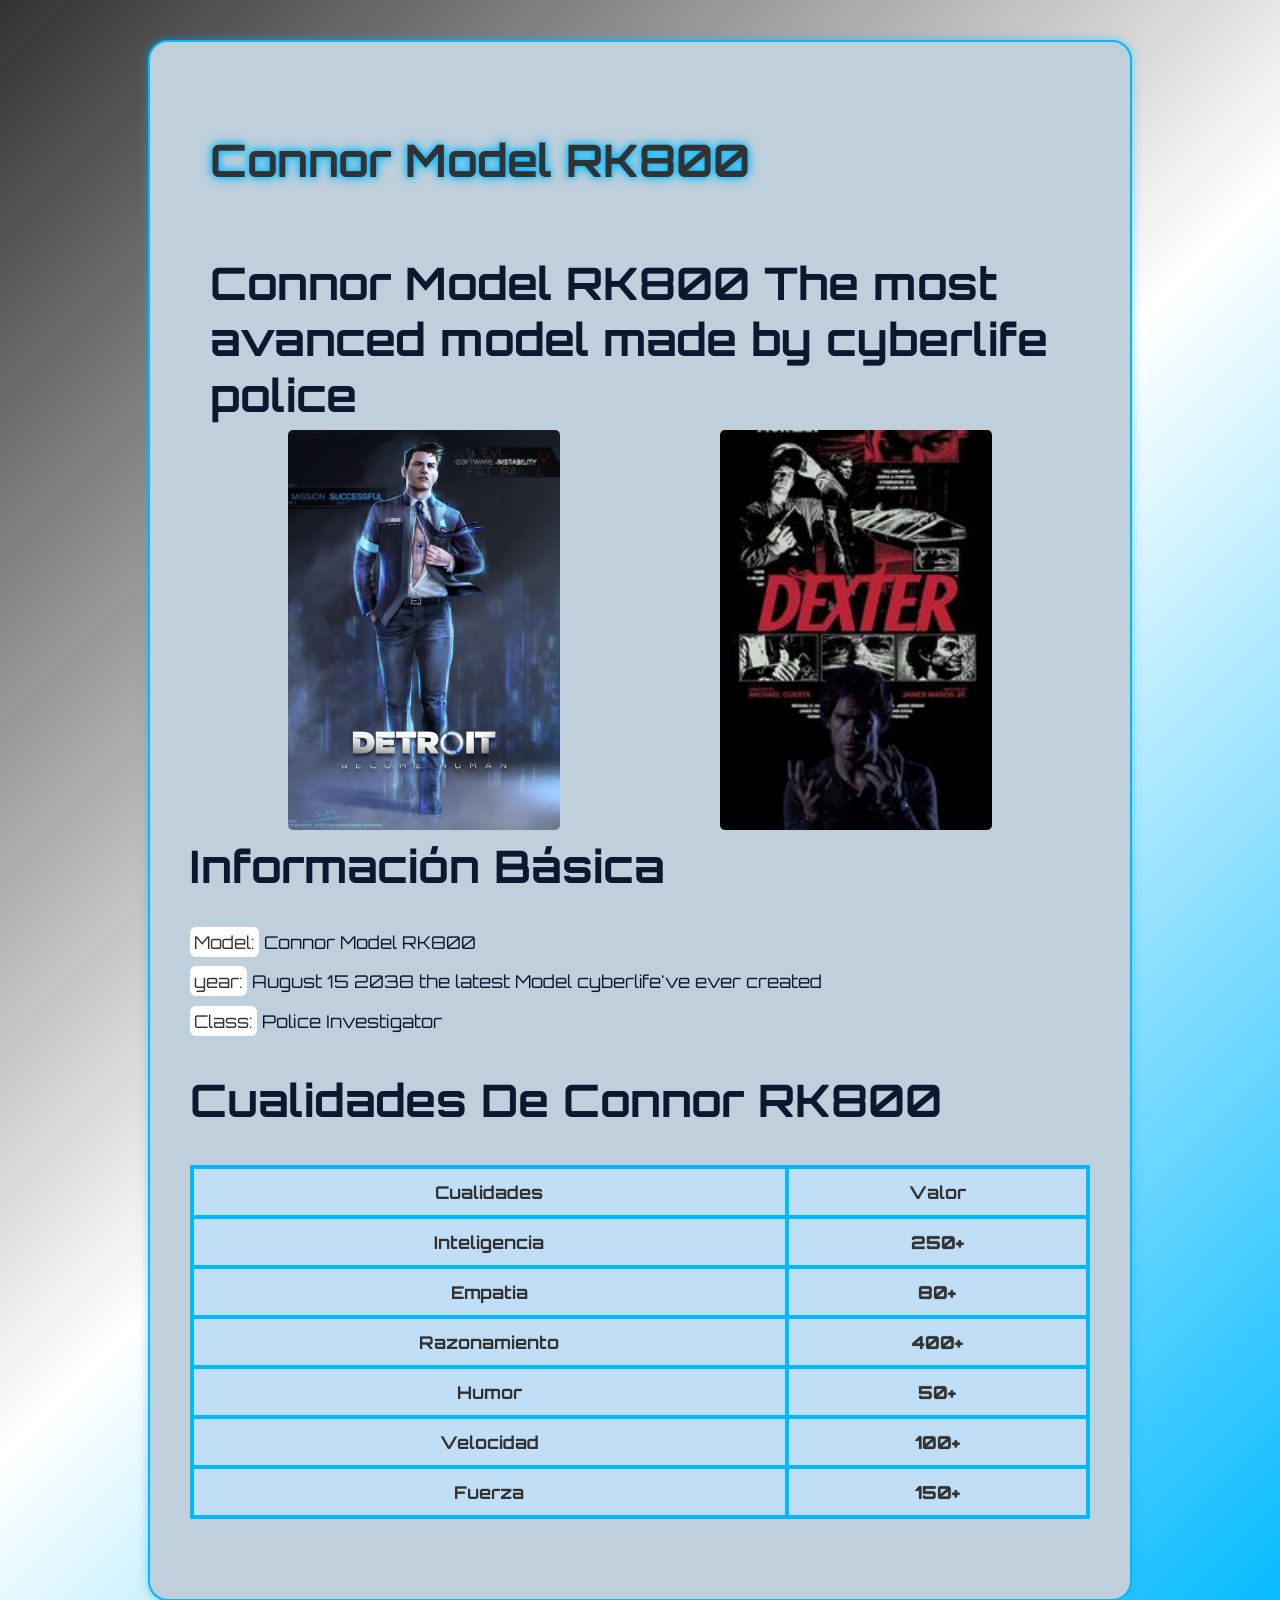
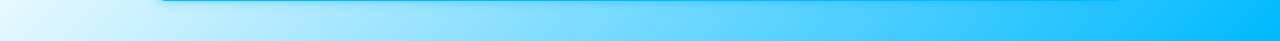
==== otro/index.html @ bbb7bc81 "Add files via upload" ====
<!DOCTYPE html>
<html lang="en">
<head>
    <meta charset="UTF-8">
    <meta http-equiv="X-UA-Compatible" content="IE=edge">
    <meta name="viewport" content="width=device-width, initial-scale=1.0">
    <link rel="stylesheet" href="./styles.css">
    <link rel="preconnect" href="https://fonts.googleapis.com">
    <link rel="preconnect" href="https://fonts.gstatic.com" crossorigin>
    <link href="https://fonts.googleapis.com/css2?family=Orbitron:wght@400..900&display=swap" rel="stylesheet">
    <title>Document</title>
</head>
<body>
    <main class="card">
        <header class="card-header">
            <h1 class="glow">Connor Model RK800</h1>
            <h2>Connor Model RK800 The most avanced model made by cyberlife police</h2>

            <div class="cards-container">
                <a href="https://translate.google.com/translate?u=https://detroit-become-human.fandom.com/wiki/Connor&hl=es&sl=en&tl=es&client=srp" target="_blank" class="Connor">
                    <div class="card-Connor">
                        <div class="wrapper">
                            <img src="./connor2.jpg" class="cover-image" />
                        </div>
                        <img src="./Detroit-become-human-logo.png" class="title"/>
                        <img src="./Connor_JP_site.webp" class="character" />
                    </div>
                </a>

                <a href="https://es.wikipedia.org/wiki/Dexter" target="_blank"  class="Dexter">
                    <div class="card-Dexter">
                        <div class="wrapper">
                            <img src="./cover dexter.jpg" class="cover-image" />
                        </div>
                        <img src="./dexter.png" class="character" />
                    </div>
                </a>
            </div>
        </header>

        <section class="section">
            <h2 class="section-title">Información Básica</h2>
            <p><span class="badge">Model:</span><span> Connor Model RK800</span></p>
            <p><span class="badge">year:</span><span> August 15 2038 the latest Model cyberlife've ever created</span></p>
            <p><span class="badge">Class:</span><span> Police Investigator</span></p>
        </section>

        <section class="section">
            <h2 class="section-title">Cualidades De Connor RK800</h2>
            <table>
                <thead>
                    <tr>
                        <th scope="col">Cualidades</th>
                        <th scope="col">Valor</th>
                    </tr>
                </thead>
                <tbody>
                    <tr>
                        <th scope="row">Inteligencia</th>
                        <td class="stat-highlight">250+</td>
                    </tr>
                    <tr>
                        <th scope="row">Empatia</th>
                        <td class="stat-highlight">80+</td>
                    </tr>
                    <tr>
                        <th scope="row">Razonamiento</th>
                        <td class="stat-highlight">400+</td>
                    </tr>
                    <tr>
                        <th scope="row">Humor</th>
                        <td class="stat-highlight">50+</td>
                    </tr>
                    <tr>
                        <th scope="row">Velocidad</th>
                        <td class="stat-highlight">100+</td>
                    </tr>
                    <tr>
                        <th scope="row">Fuerza</th>
                        <td class="stat-highlight">150+</td>
                    </tr>
                </tbody>
            </table>
        </section>
    </main>
</body>
</html>
---- otro/styles.css ----
:root{
    --bg-dark: #00b9ff;
    --bg-card: #323232;
    --bg-element: #ffffff;
    --text-main: #0a192f;
    --bgtext-cards: #bfcfdb;
    --box-shadow: #00b9ff80;
    --table-color: #c0dff6;
    --card-height: 300px;
    --card-width: calc(var(--card-height) / 1.5);
}  
.cards-container{
    display: flex;
    justify-content: center;
    align-items: center;
    gap: 40px;
}
.title{
    position: absolute;
    bottom: 0; 
    left: 50%;
    width: 180px;
    transform: translateX(-50%);
    transition: all 0.5s;
    z-index: 2;
}
.card-header{
    display: flex;
    flex-direction:row;
    align-items: center;
    margin: 20px;
    flex-wrap: wrap;
}
.card-header a{
    display: inline flex;
    padding: 20px;
    flex-direction: column;
}
.card-header{
    display: flex;
    flex-direction: column;
    align-items: center;
}
.card-header h1,
.card-header h2{
    width: 100%;
    text-align: left;
}
.wrapper{
    width: 300px; 
    height: 400px; 
    object-fit: cover;
}

body{
    margin: 0;
    padding: 40px;
    background: linear-gradient(135deg,var(--bg-card),var(--bg-element),var(--bg-dark));
    font-family: "Orbitron";
    color: var(--text-main);
    font-size: 20px
}

.card {
    background-color: var(--bgtext-cards);
    border-radius: 20px;
    padding: 40px;
    border: 2px solid var(--bg-dark);
    max-width: 900px;
    margin: auto;
    box-shadow: 0 0 10px var(--box-shadow);
    animation: pulse6low 2s infinite alternate; 
}
.card-Connor, .card-Dexter{
    width: var(--card-width);
    height: var(--card-height);
    position:unset;
    display: flex;
    justify-content: center;
    align-items: center;
    padding: 0 36px;
    perspective: 2500px;
    margin: 0 40px auto;
    border-radius: 5px;
}

.cover-image{
    width: 100%;
    height: 100%;
    object-fit: cover;
    border-radius: 5px;
}
.wrapper{
    transition: all 0.5s;
    position: absolute;
    width: 100%;
    z-index: -1;
    border-radius: 5px;
}
.card-Connor:hover .wrapper{
    transform: perspective(900px) translateY(-5%) rotateX(25deg) translateZ(0);
    box-shadow: 2px 35px 32px -8px rgba(0, 0, 0, 0.75);
    -webkit-box-shadow:2px 35px 32px -8px rgba(0, 0, 0, 0.75);
    -moz-box-shadow:2px 35px 32px -8px rgba(0, 0, 0, 0.75);
    border-radius: 5px;
}
.card-Dexter:hover .wrapper{
    transform: perspective(900px) translateY(-5%) rotateX(25deg) translateZ(0);
    box-shadow: 2px 35px 32px -8px rgba(0, 0, 0, 0.75);
    -webkit-box-shadow:2px 35px 32px -8px rgba(0, 0, 0, 0.75);
    -moz-box-shadow:2px 35px 32px -8px rgba(0, 0, 0, 0.75);
    border-radius: 5px;
}
.card-Connor:hover .wrapper::before,
.card-Connor:hover .wrapper::after{
    content: "";
    opacity: 0;
    width: 100%;
    height: 80px;
    transition: all 0.5s;
    position: absolute;
    left: 0;
    border-radius: 5px;
}
.card-Dexter:hover .wrapper::before,
.card-Dexter:hover .wrapper::after{
    content: "";
    opacity: 0;
    width: 100%;
    height: 80px;
    transition: all 0.5s;
    position: absolute;
    left: 0;
    border-radius: 5px;
    justify-content: space-around;
}
.wrapper::before{
    top: 0;
    height: 100%;
    background-image: linear-gradient(
        to top,
        transparent 46%,
        rgba(12, 13, 19, 0.5)68%,
        rgba(12, 13, 19) 97%
    );
    border-radius: 5px;
}
.wrapper::after{
    bottom: 0;
    opacity: 1;
    background-image: linear-gradient(
        to bottom,
        transparent 46%,
        rgba(12, 13, 19, 0.5) 68%,
        rgba(12, 13, 19)97%
    );
    border-radius: 5px;
}
.card:hover .wrapper::before,
.wrapper::after{
    opacity: 1;
}
.card:hover .wrapper::after{
    height: 120px;
}
.card-Connor:hover .title {
    transform: translate(-50%, -50px) translateZ(100px);
}
.character {
    width: 80%;
    opacity: 0;
    transition: all 0.5s;
    position: absolute;
    z-index: -1;
}
.card-Connor:hover .character {
    opacity: 1;
    transform: translate3d(0%, -30%, 100px);
}
.card-Dexter:hover .character {
    opacity: 1;
    transform: translate3d(0%, -30%, 100px);
}
@keyframes pulse6low {
    from {
        box-shadow: 0 0 10px var(--bg-dark), 0 0 5px var(--text-main);
    }
    to {
        box-shadow: 0 0 25px var(--bg-dark), 0 0 40px var(--bg-dark);
    }
}
h1,h2 {
    font-size: 2.8rem;
}
.section{
    margin-bottom: 2.5rem;
}
table {
    width: 100%;
    border-collapse: collapse;
    margin: left;
    background-color: var(--table-color);
    color: var(--bg-card);
    font-size: 1.1rem;
}
th,td{
    border: 4px solid var(--bg-dark);
    padding: 12px;
    text-align: center;
}
ol, ul{
    padding-left: 25px;
    font-size: 1.4rem;
}
.badge{
    background-color: var(--bg-element);
    color: var(--bg-card);
    border-radius: 6px;
    padding: 4px;
}
.stat-highlight{
    color: var(--bg-card);
    font-weight: bold;
    text-shadow: 0 0 1px var(--bg-card);
}

p{
    font-size: 1.1rem;
}

.glow{
    color: var(--bg-card);
    text-shadow: 0 0 6px var(--bg-dark), 0 0 12px var(--bg-dark);
}
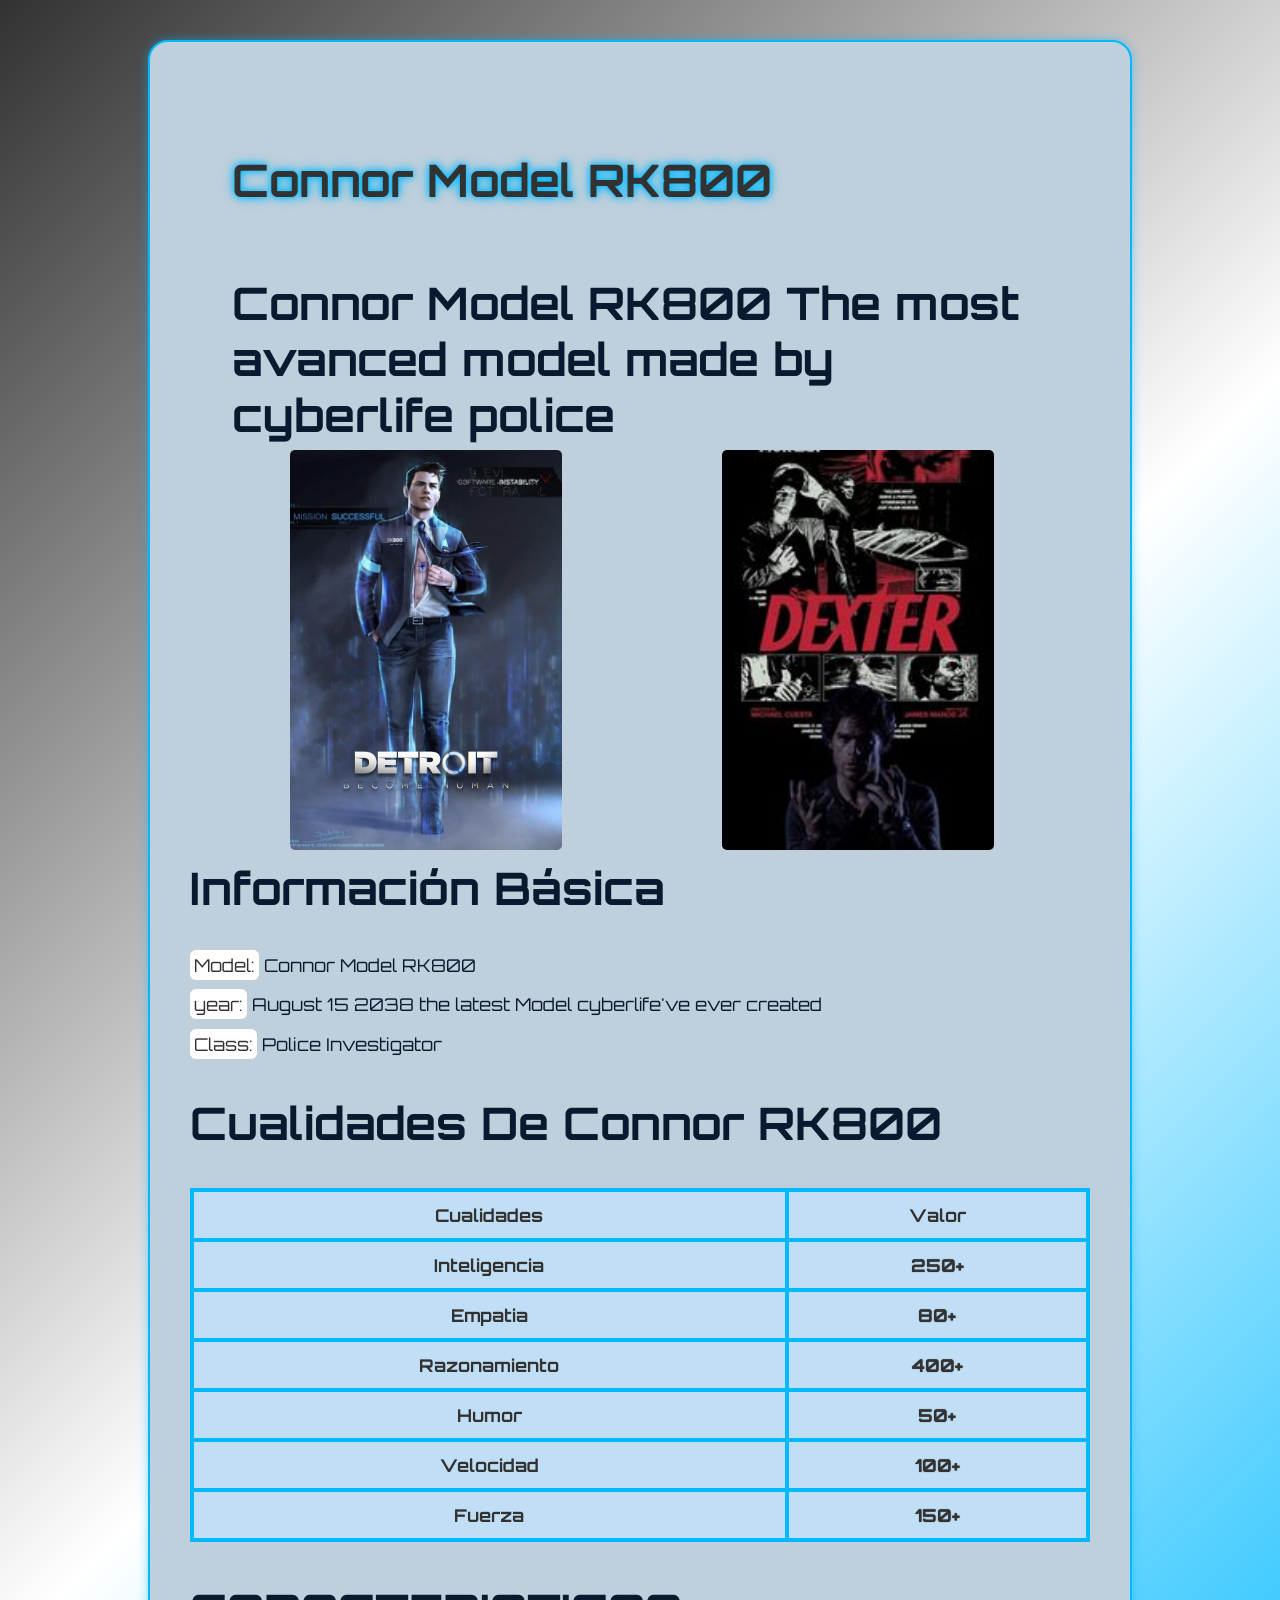
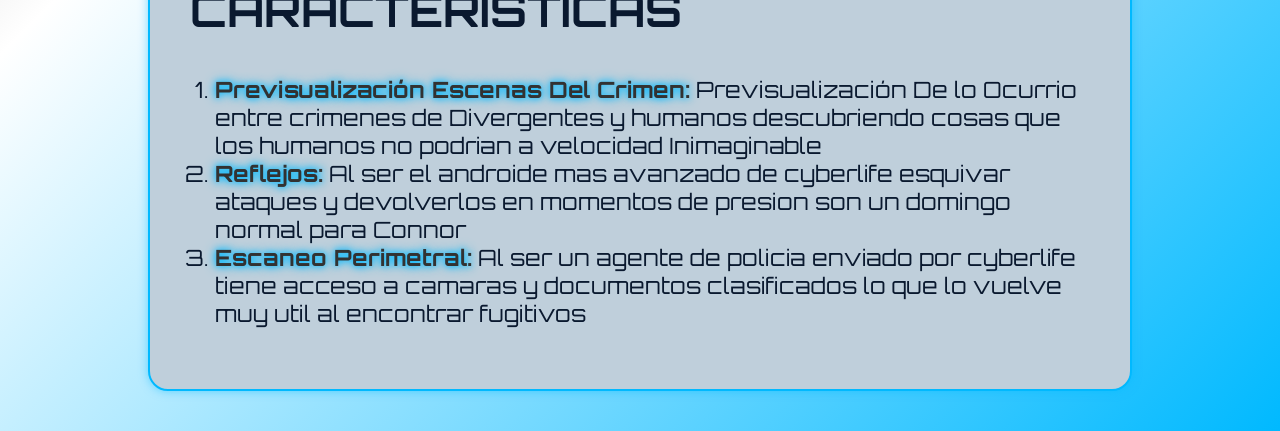
==== commit 4bbe6bc8: "Add files via upload" ====
--- a/otro/index.html
+++ b/otro/index.html
@@ -4,7 +4,7 @@
     <meta charset="UTF-8">
     <meta http-equiv="X-UA-Compatible" content="IE=edge">
     <meta name="viewport" content="width=device-width, initial-scale=1.0">
-    <link rel="stylesheet" href="./styles.css">
+    <link rel="stylesheet" href="./stylesConn.css">
     <link rel="preconnect" href="https://fonts.googleapis.com">
     <link rel="preconnect" href="https://fonts.gstatic.com" crossorigin>
     <link href="https://fonts.googleapis.com/css2?family=Orbitron:wght@400..900&display=swap" rel="stylesheet">
@@ -17,7 +17,7 @@
             <h2>Connor Model RK800 The most avanced model made by cyberlife police</h2>
 
             <div class="cards-container">
-                <a href="https://translate.google.com/translate?u=https://detroit-become-human.fandom.com/wiki/Connor&hl=es&sl=en&tl=es&client=srp" target="_blank" class="Connor">
+                <a href="./index.html" target="_self" class="Connor">
                     <div class="card-Connor">
                         <div class="wrapper">
                             <img src="./connor2.jpg" class="cover-image" />
@@ -27,7 +27,7 @@
                     </div>
                 </a>
 
-                <a href="https://es.wikipedia.org/wiki/Dexter" target="_blank"  class="Dexter">
+                <a href="./index-Dexter.html" target="_self"  class="Dexter">
                     <div class="card-Dexter">
                         <div class="wrapper">
                             <img src="./cover dexter.jpg" class="cover-image" />
@@ -82,6 +82,16 @@
                 </tbody>
             </table>
         </section>
+        <section>
+            <table>
+                <h2 class="section-title">CARACTERISTICAS</h2>
+                <ol>
+                <li><strong class="glow">Previsualización Escenas Del Crimen:</strong> Previsualización De lo Ocurrio entre crimenes de Divergentes y humanos descubriendo cosas que los humanos no podrian a velocidad Inimaginable</strong></li>
+                <li><strong class="glow">Reflejos:</strong> Al ser el androide mas avanzado de cyberlife esquivar ataques y devolverlos en momentos de presion son un domingo normal para Connor</li>
+                <li><strong class="glow">Escaneo Perimetral:</strong> Al ser un agente de policia enviado por cyberlife tiene acceso a camaras y documentos clasificados lo que lo vuelve muy util al encontrar fugitivos</li>
+            </ol>
+            </table>
+        </section>
     </main>
 </body>
 </html>
--- a/otro/stylesConn.css
+++ b/otro/stylesConn.css
@@ -0,0 +1,234 @@
+:root{
+    --bg-dark: #00b9ff;
+    --bg-card: #323232;
+    --bg-element: #ffffff;
+    --text-main: #0a192f;
+    --bgtext-cards: #bfcfdb;
+    --box-shadow: #00b9ff80;
+    --table-color: #c0dff6;
+    --card-height: 300px;
+    --card-width: calc(var(--card-height) / 1.5);
+}  
+.cards-container{
+    display: flex;
+    justify-content: center;
+    align-items: center;
+    gap: 40px;
+}
+.title{
+    position: absolute;
+    bottom: 0; 
+    left: 50%;
+    width: 180px;
+    transform: translateX(-50%);
+    transition: all 0.5s;
+    z-index: 2;
+}
+.card-header{
+    display: flex;
+    flex-direction:row;
+    align-items: center;
+    margin: 40px;
+    flex-wrap: wrap;
+}
+.card-header a{
+    display: inline flex;
+    padding: 20px;
+    flex-direction: column;
+}
+.card-header{
+    display: flex;
+    flex-direction: column;
+    align-items: center;
+}
+.card-header h1,
+.card-header h2{
+    width: 100%;
+    text-align: left;
+}
+.wrapper{
+    width: 300px; 
+    height: 400px; 
+    object-fit: cover;
+}
+
+body{
+    margin: 0;
+    padding: 40px;
+    background: linear-gradient(135deg,var(--bg-card),var(--bg-element),var(--bg-dark));
+    font-family: "Orbitron";
+    color: var(--text-main);
+    font-size: 20px
+}
+
+.card {
+    background-color: var(--bgtext-cards);
+    border-radius: 20px;
+    padding: 40px;
+    border: 2px solid var(--bg-dark);
+    max-width: 900px;
+    margin: auto;
+    box-shadow: 0 0 10px var(--box-shadow);
+    animation: pulse6low 2s infinite alternate; 
+}
+.card-Connor, .card-Dexter{
+    width: var(--card-width);
+    height: var(--card-height);
+    position:unset;
+    display: flex;
+    justify-content: center;
+    align-items: center;
+    padding: 0 36px;
+    perspective: 2500px;
+    margin: 0 40px auto;
+    border-radius: 5px;
+}
+
+.cover-image{
+    width: 100%;
+    height: 100%;
+    object-fit: cover;
+    border-radius: 5px;
+}
+.wrapper{
+    transition: all 0.5s;
+    position: absolute;
+    width: 100%;
+    z-index: -1;
+    border-radius: 5px;
+}
+.card-Connor:hover .wrapper{
+    transform: perspective(900px) translateY(-5%) rotateX(25deg) translateZ(0);
+    box-shadow: 2px 35px 32px -8px rgba(0, 0, 0, 0.75);
+    -webkit-box-shadow:2px 35px 32px -8px rgba(0, 0, 0, 0.75);
+    -moz-box-shadow:2px 35px 32px -8px rgba(0, 0, 0, 0.75);
+    border-radius: 5px;
+}
+.card-Dexter:hover .wrapper{
+    transform: perspective(900px) translateY(-5%) rotateX(25deg) translateZ(0);
+    box-shadow: 2px 35px 32px -8px rgba(0, 0, 0, 0.75);
+    -webkit-box-shadow:2px 35px 32px -8px rgba(0, 0, 0, 0.75);
+    -moz-box-shadow:2px 35px 32px -8px rgba(0, 0, 0, 0.75);
+    border-radius: 5px;
+}
+.card-Connor:hover .wrapper::before,
+.card-Connor:hover .wrapper::after{
+    content: "";
+    opacity: 0;
+    width: 100%;
+    height: 80px;
+    transition: all 0.5s;
+    position: absolute;
+    left: 0;
+    border-radius: 5px;
+}
+.card-Dexter:hover .wrapper::before,
+.card-Dexter:hover .wrapper::after{
+    content: "";
+    opacity: 0;
+    width: 100%;
+    height: 80px;
+    transition: all 0.5s;
+    position: absolute;
+    left: 0;
+    border-radius: 5px;
+    justify-content: space-around;
+}
+.wrapper::before{
+    top: 0;
+    height: 100%;
+    background-image: linear-gradient(
+        to top,
+        transparent 46%,
+        rgba(12, 13, 19, 0.5)68%,
+        rgba(12, 13, 19) 97%
+    );
+    border-radius: 5px;
+}
+.wrapper::after{
+    bottom: 0;
+    opacity: 1;
+    background-image: linear-gradient(
+        to bottom,
+        transparent 46%,
+        rgba(12, 13, 19, 0.5) 68%,
+        rgba(12, 13, 19)97%
+    );
+    border-radius: 5px;
+}
+.card:hover .wrapper::before,
+.wrapper::after{
+    opacity: 1;
+}
+.card:hover .wrapper::after{
+    height: 120px;
+}
+.card-Connor:hover .title {
+    transform: translate(-50%, -50px) translateZ(100px);
+}
+.character {
+    width: 80%;
+    opacity: 0;
+    transition: all 0.5s;
+    position: absolute;
+    z-index: -1;
+}
+.card-Connor:hover .character {
+    opacity: 1;
+    transform: translate3d(0%, -30%, 100px);
+}
+.card-Dexter:hover .character {
+    opacity: 1;
+    transform: translate3d(0%, -30%, 100px);
+}
+@keyframes pulse6low {
+    from {
+        box-shadow: 0 0 10px var(--bg-dark), 0 0 5px var(--text-main);
+    }
+    to {
+        box-shadow: 0 0 25px var(--bg-dark), 0 0 40px var(--bg-dark);
+    }
+}
+h1,h2 {
+    font-size: 2.8rem;
+}
+.section{
+    margin-bottom: 2.5rem;
+}
+table {
+    width: 100%;
+    border-collapse: collapse;
+    margin: left;
+    background-color: var(--table-color);
+    color: var(--bg-card);
+    font-size: 1.1rem;
+}
+th,td{
+    border: 4px solid var(--bg-dark);
+    padding: 12px;
+    text-align: center;
+}
+ol, ul{
+    padding-left: 25px;
+    font-size: 1.4rem;
+}
+.badge{
+    background-color: var(--bg-element);
+    color: var(--bg-card);
+    border-radius: 6px;
+    padding: 4px;
+}
+.stat-highlight{
+    color: var(--bg-card);
+    font-weight: bold;
+    text-shadow: 0 0 1px var(--bg-card);
+}
+
+p{
+    font-size: 1.1rem;
+}
+
+.glow{
+    color: var(--bg-card);
+    text-shadow: 0 0 6px var(--bg-dark), 0 0 12px var(--bg-dark);
+}
